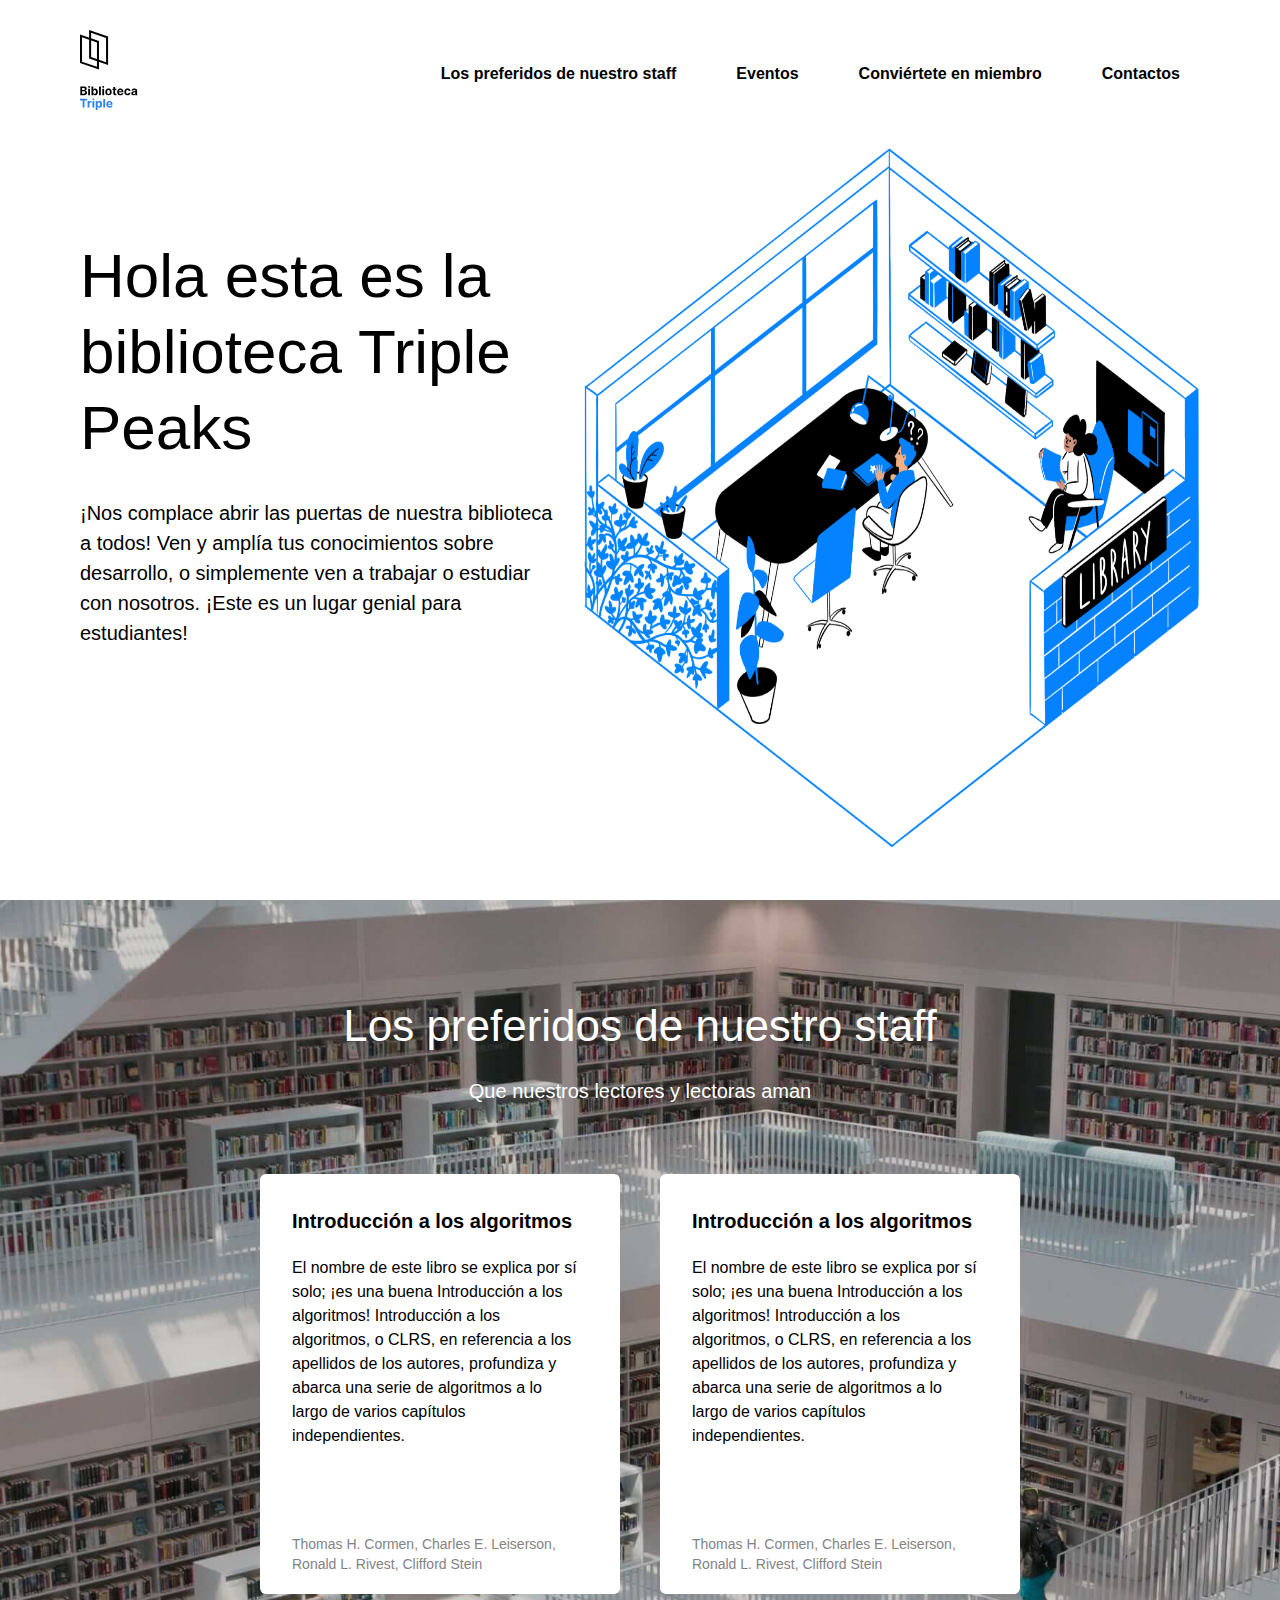
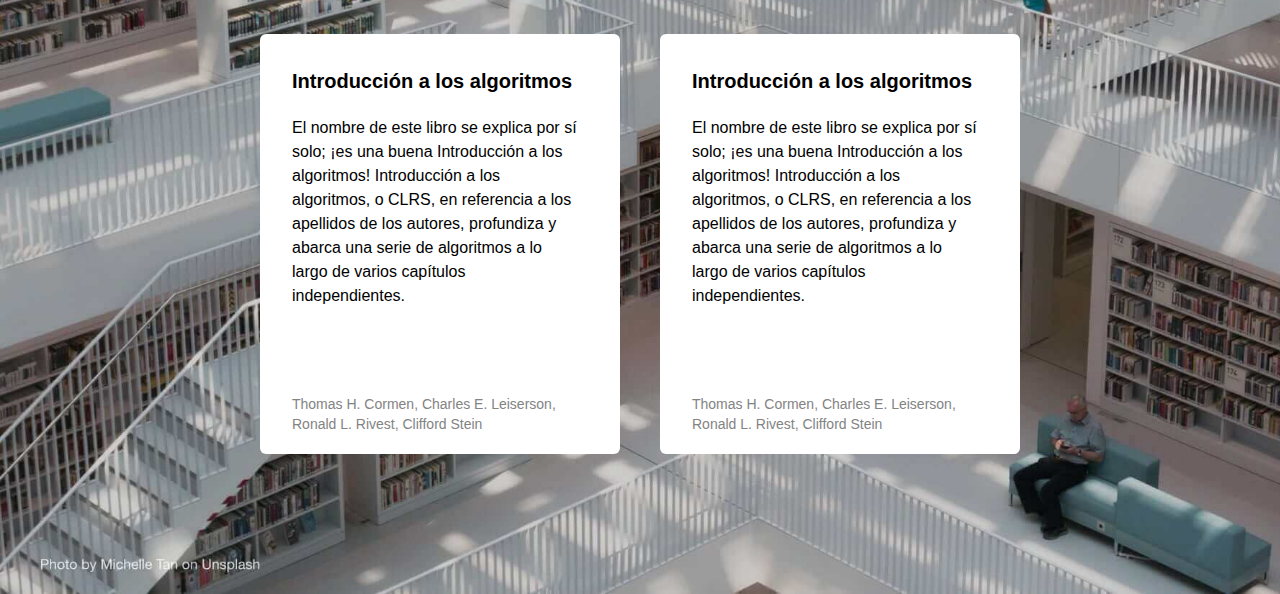
==== index.html @ 52321f50 "Add files via upload" ====
<!DOCTYPE html>
<html lang="es">
  <head>
    <meta charset="UTF-8" />
    <meta name="viewport" content="width=device-width, initial-scale=1.0" />
    <title>Biblioteca Triple Peaks</title>
    <link rel="shortcut icon" href="favicon.ico" />
    <link rel="stylesheet" href="./vendor/normalize.css" />
    <link rel="stylesheet" href="./styles/style.css" />
  </head>

  <body>
    <div class="page-wrapper">
      <div class="page">
        <header class="header">
          <nav class="nav">
            <img
              src="./images/logo.svg"
              alt="Logotipo de la Biblioteca Triple Peaks"
              class="nav__logo"
            />
            <ul class="nav__links">
              <li>
                <a class="nav__link" href="#staff"
                  >Los preferidos de nuestro staff</a
                >
              </li>
              <li>
                <a class="nav__link" href="#events">Eventos</a>
              </li>
              <li>
                <a class="nav__link" href="#membership"
                  >Conviértete en miembro</a
                >
              </li>
              <li>
                <a class="nav__link" href="#contacts">Contactos</a>
              </li>
            </ul>
          </nav>

          <div class="header__content">
            <div>
              <h1 class="header__title">
                Hola esta es la biblioteca Triple Peaks
              </h1>
              <p class="header__description">
                ¡Nos complace abrir las puertas de nuestra biblioteca a todos!
                Ven y amplía tus conocimientos sobre desarrollo, o simplemente
                ven a trabajar o estudiar con nosotros. ¡Este es un lugar genial
                para estudiantes!
              </p>
            </div>

            <img
              class="header__image"
              src="./images/inside_the_library.png"
              alt="Descripción de la imagen"
            />
          </div>
        </header>

        <main class="content">
          <section class="staff" id="staff">
            <h2 class="staff__title">Los preferidos de nuestro staff</h2>
            <p class="staff__subtitle">Que nuestros lectores y lectoras aman</p>
            <ul class="staff__cards">
              <li class="card">
                <div class="card__content">
                  <h3 class="card__title">Introducción a los algoritmos</h3>
                  <p class="card__text">
                    El nombre de este libro se explica por sí solo; ¡es una
                    buena Introducción a los algoritmos! Introducción a los
                    algoritmos, o CLRS, en referencia a los apellidos de los
                    autores, profundiza y abarca una serie de algoritmos a lo
                    largo de varios capítulos independientes.
                  </p>
                  <div class="card__footer">
                    Thomas H. Cormen, Charles E. Leiserson, Ronald L. Rivest,
                    Clifford Stein
                  </div>
                </div>
              </li>

              <li class="card">
                <div class="card__content">
                  <h3 class="card__title">Introducción a los algoritmos</h3>
                  <p class="card__text">
                    El nombre de este libro se explica por sí solo; ¡es una
                    buena Introducción a los algoritmos! Introducción a los
                    algoritmos, o CLRS, en referencia a los apellidos de los
                    autores, profundiza y abarca una serie de algoritmos a lo
                    largo de varios capítulos independientes.
                  </p>
                  <p class="card__footer">
                    Thomas H. Cormen, Charles E. Leiserson, Ronald L. Rivest,
                    Clifford Stein
                  </p>
                </div>
              </li>

              <li class="card">
                <div class="card__content">
                  <h3 class="card__title">Introducción a los algoritmos</h3>
                  <p class="card__text">
                    El nombre de este libro se explica por sí solo; ¡es una
                    buena Introducción a los algoritmos! Introducción a los
                    algoritmos, o CLRS, en referencia a los apellidos de los
                    autores, profundiza y abarca una serie de algoritmos a lo
                    largo de varios capítulos independientes.
                  </p>
                  <p class="card__footer">
                    Thomas H. Cormen, Charles E. Leiserson, Ronald L. Rivest,
                    Clifford Stein
                  </p>
                </div>
              </li>

              <li class="card">
                <div class="card__content">
                  <h3 class="card__title">Introducción a los algoritmos</h3>
                  <p class="card__text">
                    El nombre de este libro se explica por sí solo; ¡es una
                    buena Introducción a los algoritmos! Introducción a los
                    algoritmos, o CLRS, en referencia a los apellidos de los
                    autores, profundiza y abarca una serie de algoritmos a lo
                    largo de varios capítulos independientes.
                  </p>
                  <p class="card__footer">
                    Thomas H. Cormen, Charles E. Leiserson, Ronald L. Rivest,
                    Clifford Stein
                  </p>
                </div>
              </li>
            </ul>
          </section>
        </main>
      </div>
    </div>
  </body>
</html>
---- styles/style.css ----
.page {
  /* Propiedades de la clase page */
  min-width: 1100px;
  max-width: 1600px;
  margin: 0 auto; /* Centra el bloque */
  font-size: 16px; /* Tamaño de fuente */
  line-height: 20px; /* Altura de línea */
  font-family: "Arial", sans-serif; /* Familia tipográfica */
}

.header {
  display: flex;
  flex-direction: column;
  height: 100vh;
  padding: 30px 80px 40px;
  position: relative;
  box-sizing: border-box;
}

.nav {
  display: flex;
  justify-content: space-between;
  align-items: center; /* Alinea los elementos verticalmente en el centro */
}

.nav__logo {
  width: 58px;
  height: 80px;
}

.nav__links {
  /* Restablece los estilos predeterminados de list aquí */
  display: flex;
  column-gap: 20px; /* Espacio horizontal entre los elementos */
  list-style-type: none; /* Elimina las viñetas de los elementos de la lista */
  margin: 8px 0 0;
  padding: 0; /* Elimina el padding predeterminado */
}

.nav__link {
  color: #000000;
  text-decoration: none;
  font-weight: bold;
  padding: 10px 20px; /* Aplica dimensiones a los enlaces */
}

.header__content {
  display: flex;
  flex-direction: row; /* Asegura que los elementos hijos se distribuyan en fila */
  flex-grow: 1; /* Permite que el contenedor crezca para ocupar el espacio disponible */
  justify-content: space-between; /* Cambia 'center' de nuevo a 'space-between' conforme al brief */
}

.header__title {
  font-size: 62px; /* Tamaño de fuente del título */
  font-weight: 500; /* Negritas para el título */
  margin: 0 0 20px; /* Eliminar márgenes superiores e inferiores; agregar margen inferior */
  max-width: 635px;
  line-height: 76px;
  margin-top: 128px; /* Cambia a '0' conforme al brief */
  width: 100%;
}

.header__description {
  font-size: 20px; /* Tamaño de fuente de la descripción */
  line-height: 30px; /* Altura de línea */
  margin: 0; /* Eliminar márgenes predeterminados */
  max-width: 515px;
  margin-top: 32px;
  width: 100%;
}

.header__image {
  width: 100%; /* Establece el ancho como se indica en el brief */
  max-width: 636px; /* Corrige el valor incorrecto */
  /* Puedes agregar estilos adicionales aquí si lo deseas */
}

/* Descomenta la imagen del encabezado */
.header__image img {
  display: block;
  width: 100%;
}

.header__footer {
  margin-top: auto;
  width: 100%;
  display: flex;
  align-items: center;
  justify-content: flex-end;
  box-sizing: border-box;
}

.header__link {
  color: #2f80ed;
  text-decoration: none;
}

.header__address {
  margin: 0;
  color: #838383;
}

.staff {
  background-image: url("../images/staff_picks_background.jpg");
  background-size: cover;
  padding: 100px 0 140px;
}

.staff__title {
  text-align: center;
  font-size: 44px;
  line-height: 52px;
  font-weight: 400;
  margin: 0;
  margin-bottom: 24px;
  color: #ffffff;
}

.staff__subtitle {
  text-align: center;
  font-size: 20px;
  line-height: 30px;
  font-weight: 400;
  margin: 0;
  color: #ffffff;
}

.staff__cards {
  max-width: 760px;
  display: flex;
  gap: 40px;
  flex-wrap: wrap;
  margin: auto;
  margin-top: 68px;
  padding-left: 0;
  list-style-type: none;
  justify-content: center;
  margin-bottom: 0;
}

/* Agrega la regla CSS para tu nueva clase aquí. Asegúrate de colocarlo antes de .card:, los padres deben preceder a sus hijos */

.card {
  background-color: #fff;
  border-radius: 6px;
  padding: 32px 40px 20px 32px;
  box-sizing: border-box;
  width: 360px;
  height: 420px;
}

.card__content {
  width: 100%;
  height: 100%;
  display: flex;
  flex-direction: column;
}

.card__title {
  font-size: 20px;
  line-height: 30px;
  font-weight: 700;
  margin: 0;
}

.card__text {
  margin: 20px 0 0;
  font-size: 16px;
  line-height: 24px;
}

.card__footer {
  margin: 0;
  margin-top: auto;
  font-size: 14px;
  line-height: 20px;
  color: #838383;
}

.custom-class {
  max-width: 760px;
  margin: auto;
}
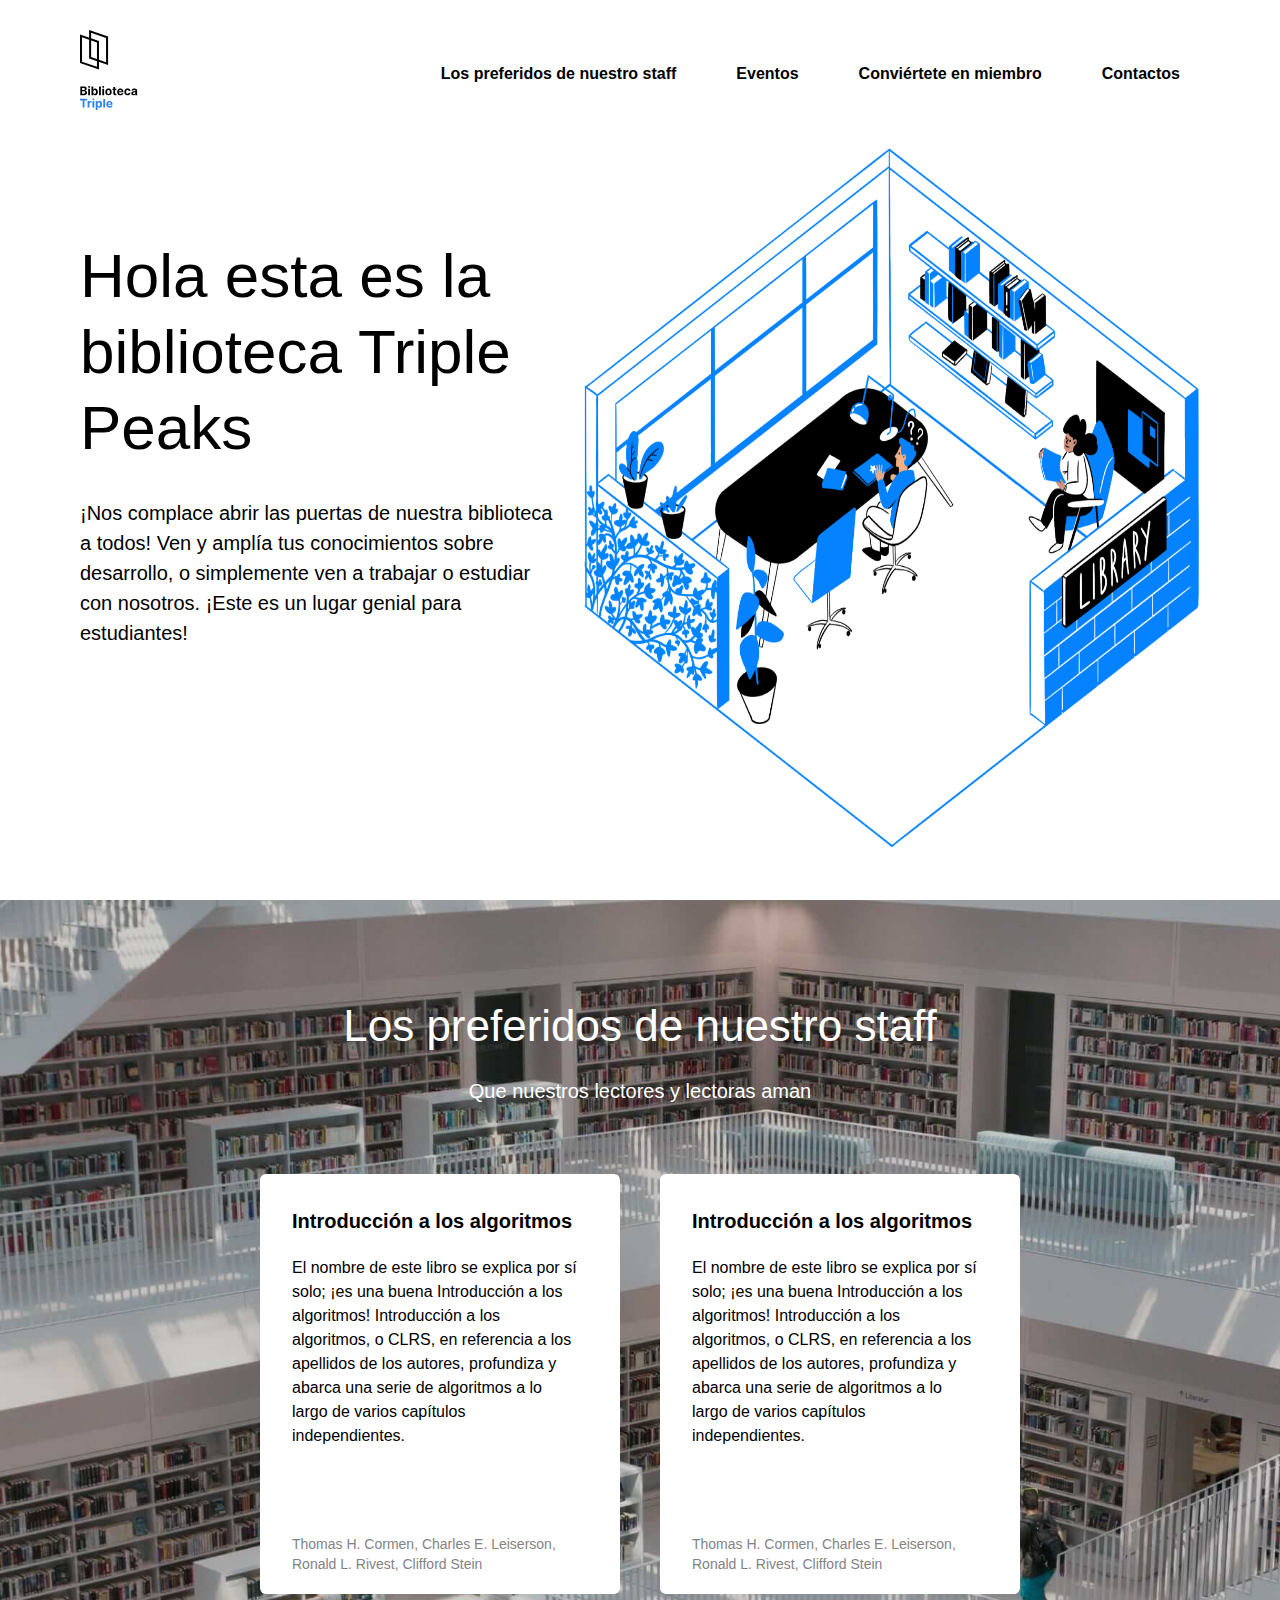
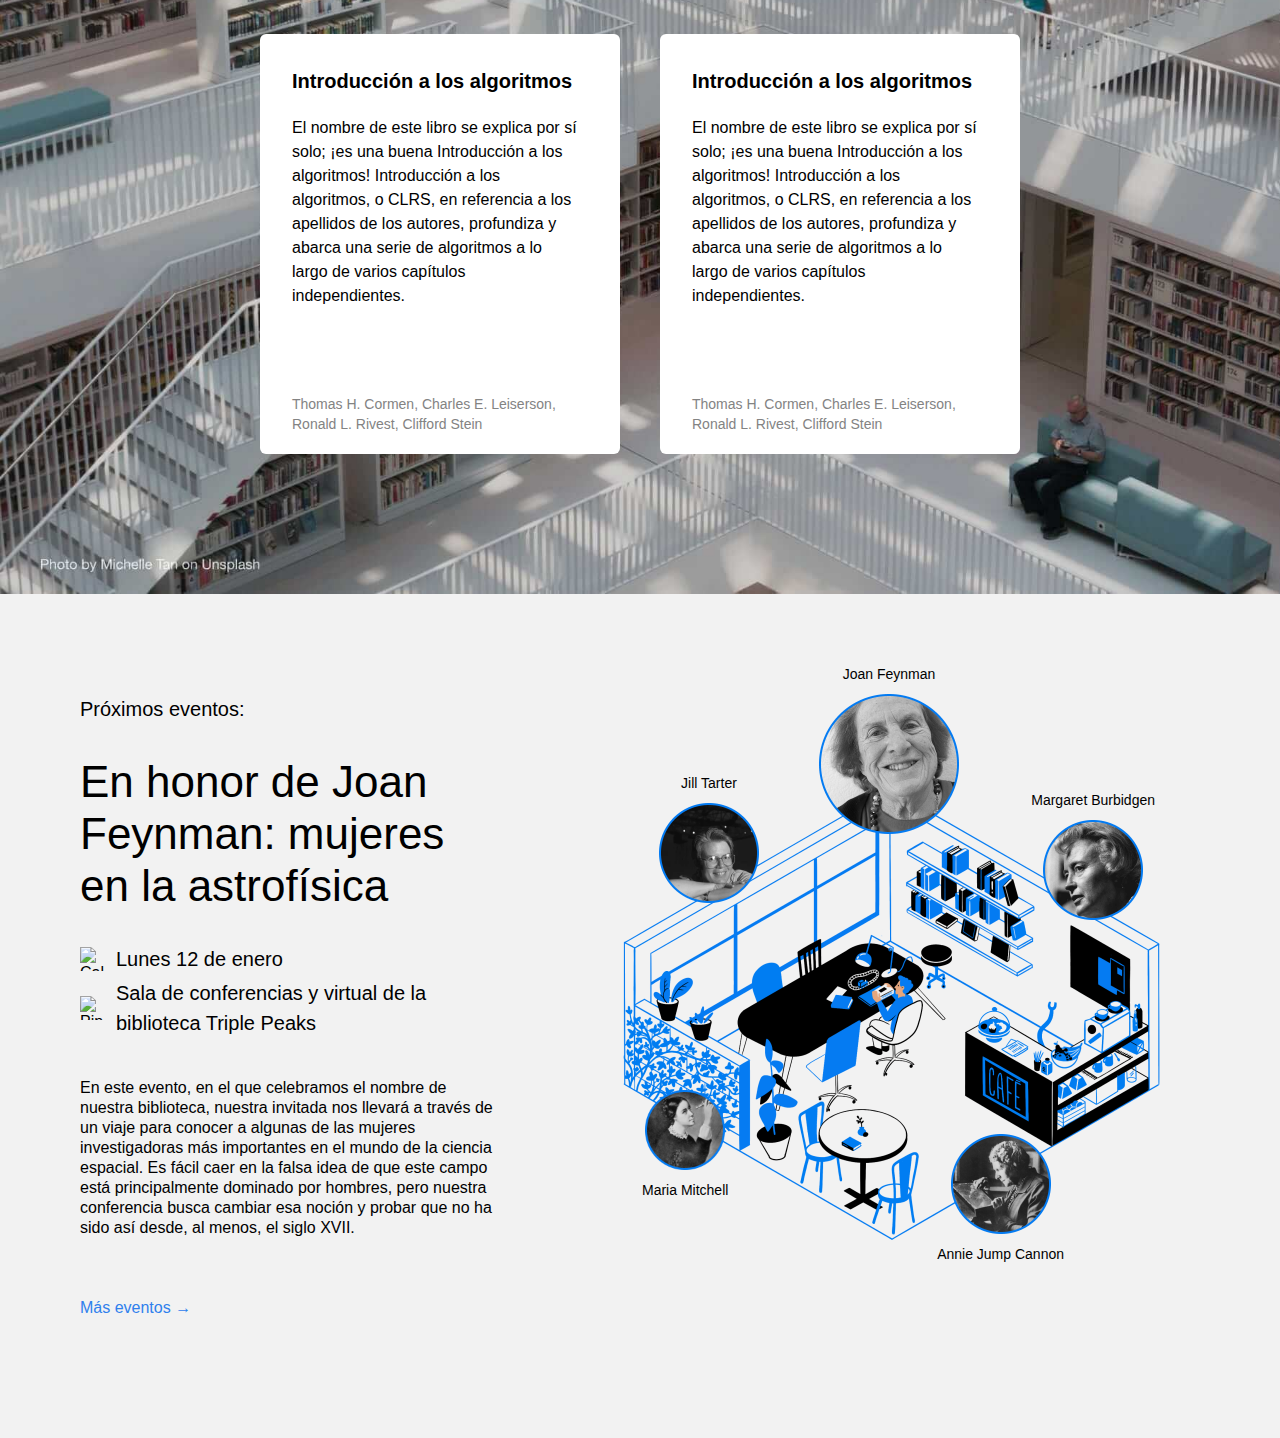
==== commit eaaebf86: "fix platform errors" ====
--- a/index.html
+++ b/index.html
@@ -30,8 +30,7 @@
               </li>
               <li>
                 <a class="nav__link" href="#membership"
-                  >Conviértete en miembro</a
-                >
+                  >Conviértete en miembro</a>
               </li>
               <li>
                 <a class="nav__link" href="#contacts">Contactos</a>
@@ -134,8 +133,81 @@
               </li>
             </ul>
           </section>
+          <section class="events" id="events">
+            <div class="events__content">
+              <h2 class="events__heading">Próximos eventos:</h2>
+              <h3 class="events__title">
+                En honor de Joan Feynman: mujeres en la astrofísica
+              </h3>
+              <div class="event-info events__info-section">
+                <div class="event-info__item">
+                  <img
+                    src="./images/icon_calendar.svg"
+                    alt="Calendar icon"
+                    class="event-info__icon"
+                  />
+                  <p class="event-info__text">Lunes 12 de enero</p>
+                </div>
+                <div class="event-info__item">
+                  <img
+                    src="./images/icon_pin.svg"
+                    alt="Pin icon"
+                    class="event-info__icon"
+                  />
+                  <p class="event-info__text">
+                    Sala de conferencias y virtual de la biblioteca Triple Peaks
+                  </p>
+                </div>
+              </div>
+        
+              <p class="events__description">
+                En este evento, en el que celebramos el nombre de nuestra biblioteca, nuestra
+                invitada nos llevará a través de un viaje para conocer a algunas de las mujeres
+                investigadoras más importantes en el mundo de la ciencia espacial. Es
+                fácil caer en la falsa idea de que este campo está principalmente
+                dominado por hombres, pero nuestra conferencia busca cambiar esa noción y
+                probar que no ha sido así desde, al menos, el siglo
+                XVII.
+              </p>
+        
+              <a href="#" class="events__more">Más eventos &rarr;</a>
+            </div>
+        
+            <div class="events__cover">
+        
+            <img class="events__image" src="cafe.png" alt="cafe.">
+        
+            <div class="person person_name_feynman">
+              <p class="person__caption">Joan Feynman</p>
+              <img src="person_feynman.png" alt="Feynman" class="person__image person__image_size_l">
+            </div>
+        
+            <div class="person person_name_burbidge">
+              <p class="person__caption">Margaret Burbidgen</p>
+              <img src="person_burbidge.png" alt="person_burbidge" class="person__image person__image_size_m">
+            </div>
+        
+            <div class="person person_name_cannon">
+              <img src="person_cannon.png" alt="person_cannon" class="person__image person__image_size_m">
+              <p class="person__caption">Annie Jump Cannon</p>
+            </div>
+        
+            <div class="person person_name_mitchell">
+              <img src="person_mitchell.png" alt="person_mitchell" class="person__image person__image_size_s">
+              <p class="person__caption">Maria Mitchell</p>
+            </div>
+        
+            <div class="person person_name_tarter">
+              <p class="person__caption">Jill Tarter</p>
+              <img src="person_tarter.png" alt="person_tarter" class="person__image person__image_size_m">
+            </div>
+        
+            </div>
+        
+          </section>
         </main>
       </div>
     </div>
   </body>
+  
 </html>
--- a/styles/style.css
+++ b/styles/style.css
@@ -182,3 +182,132 @@
   max-width: 760px;
   margin: auto;
 }
+
+.events {
+  padding: 100px 0 120px 80px;
+  display: flex;
+  align-items: start;
+  justify-content: space-between;
+  box-sizing: border-box;
+  background-color: #f2f2f2;
+}
+
+.events__content {
+  flex-basis: 580px;
+}
+
+.events__heading {
+  font-size: 20px;
+  font-weight: 500;
+  line-height: 30px;
+  margin: 0;
+}
+
+.events__title {
+  font-size: 44px;
+  font-weight: 500;
+  line-height: 52px;
+  margin: 32px 0 0;
+}
+
+.events__info-section {
+  margin-top: 32px;
+}
+
+.event-info__item {
+  display: flex;
+  align-items: center;
+  margin-bottom: 4px;
+  font-weight: 500;
+}
+
+.event-info__icon {
+  background-repeat: no-repeat;
+  background-position: center;
+  margin-right: 12px;
+  width: 24px;
+  height: 24px;
+}
+
+.event-info__text {
+  font-size: 20px;
+  font-weight: 500;
+  line-height: 30px;
+  margin: 0;
+}
+
+.events__description {
+  margin: 40px 0 60px;
+}
+
+.events__more {
+  color: #2f80ed;
+  text-decoration: none;
+}
+
+.events__cover {
+  flex-grow: 1;
+  flex-shrink: 0;
+  flex-basis: 780px;
+  max-width: 780px;
+  position: relative;
+}
+
+.events__image {
+   max-width: 100%;
+}
+
+.person {
+  position: absolute;
+  display: flex;
+  align-items: center;
+  flex-direction: column;
+  gap: 10px;
+}
+
+.person_name_feynman {
+  left: 319px;
+  top: -30px;
+}
+
+.person_name_burbidge {
+  top: 96px;
+  right: 125px;
+}
+
+.person_name_cannon {
+  bottom: 18px;
+  right: 216px;
+}
+
+.person_name_mitchell {
+  bottom: 82px;
+  left: 142px;
+}
+
+.person_name_tarter {
+  top: 79px;
+  left: 159px;
+}
+
+.person__image {
+  max-width: 100%;
+}
+
+.person__image_size_l {
+  width: 140px;
+}
+
+.person__image_size_m {
+  width: 100px;
+}
+
+.person__image_size_s {
+  width: 80px;
+}
+
+.person__caption {
+  text-align: center;
+  font-size: 14px;
+  margin: 0;
+}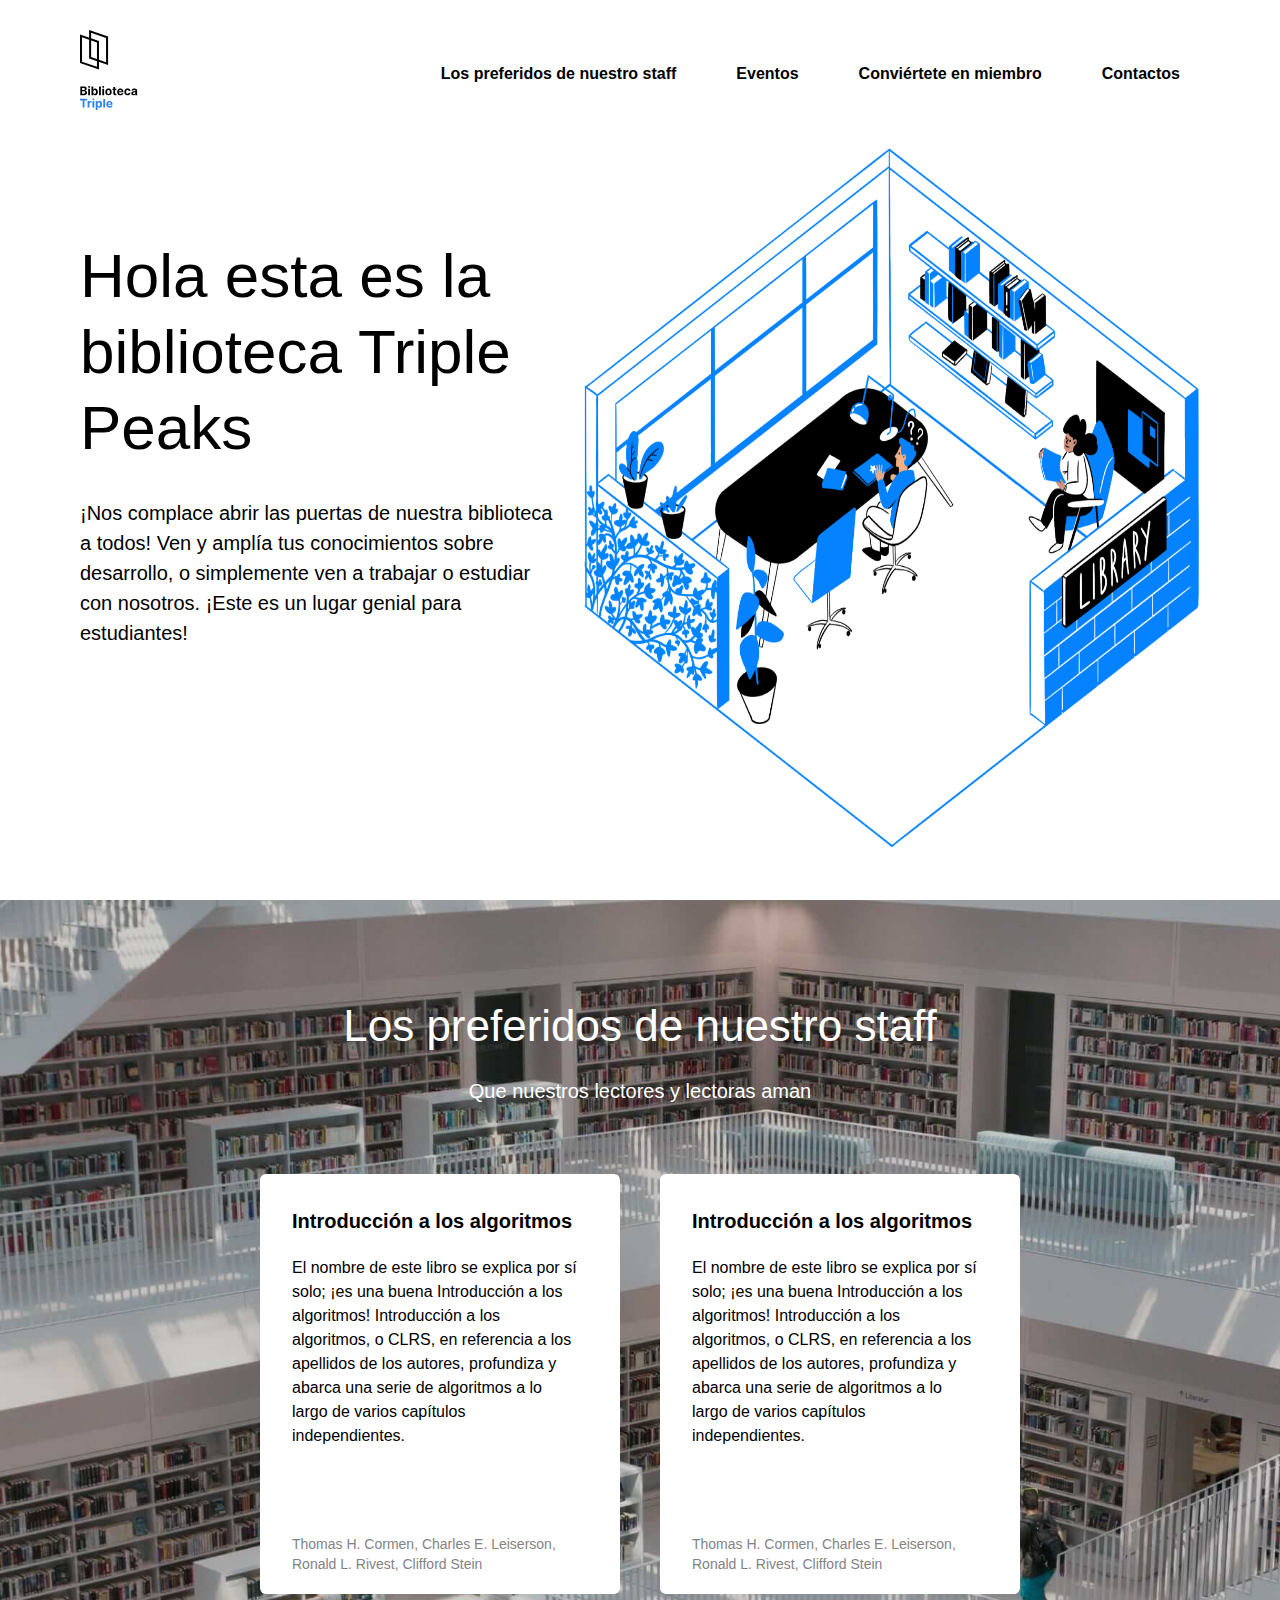
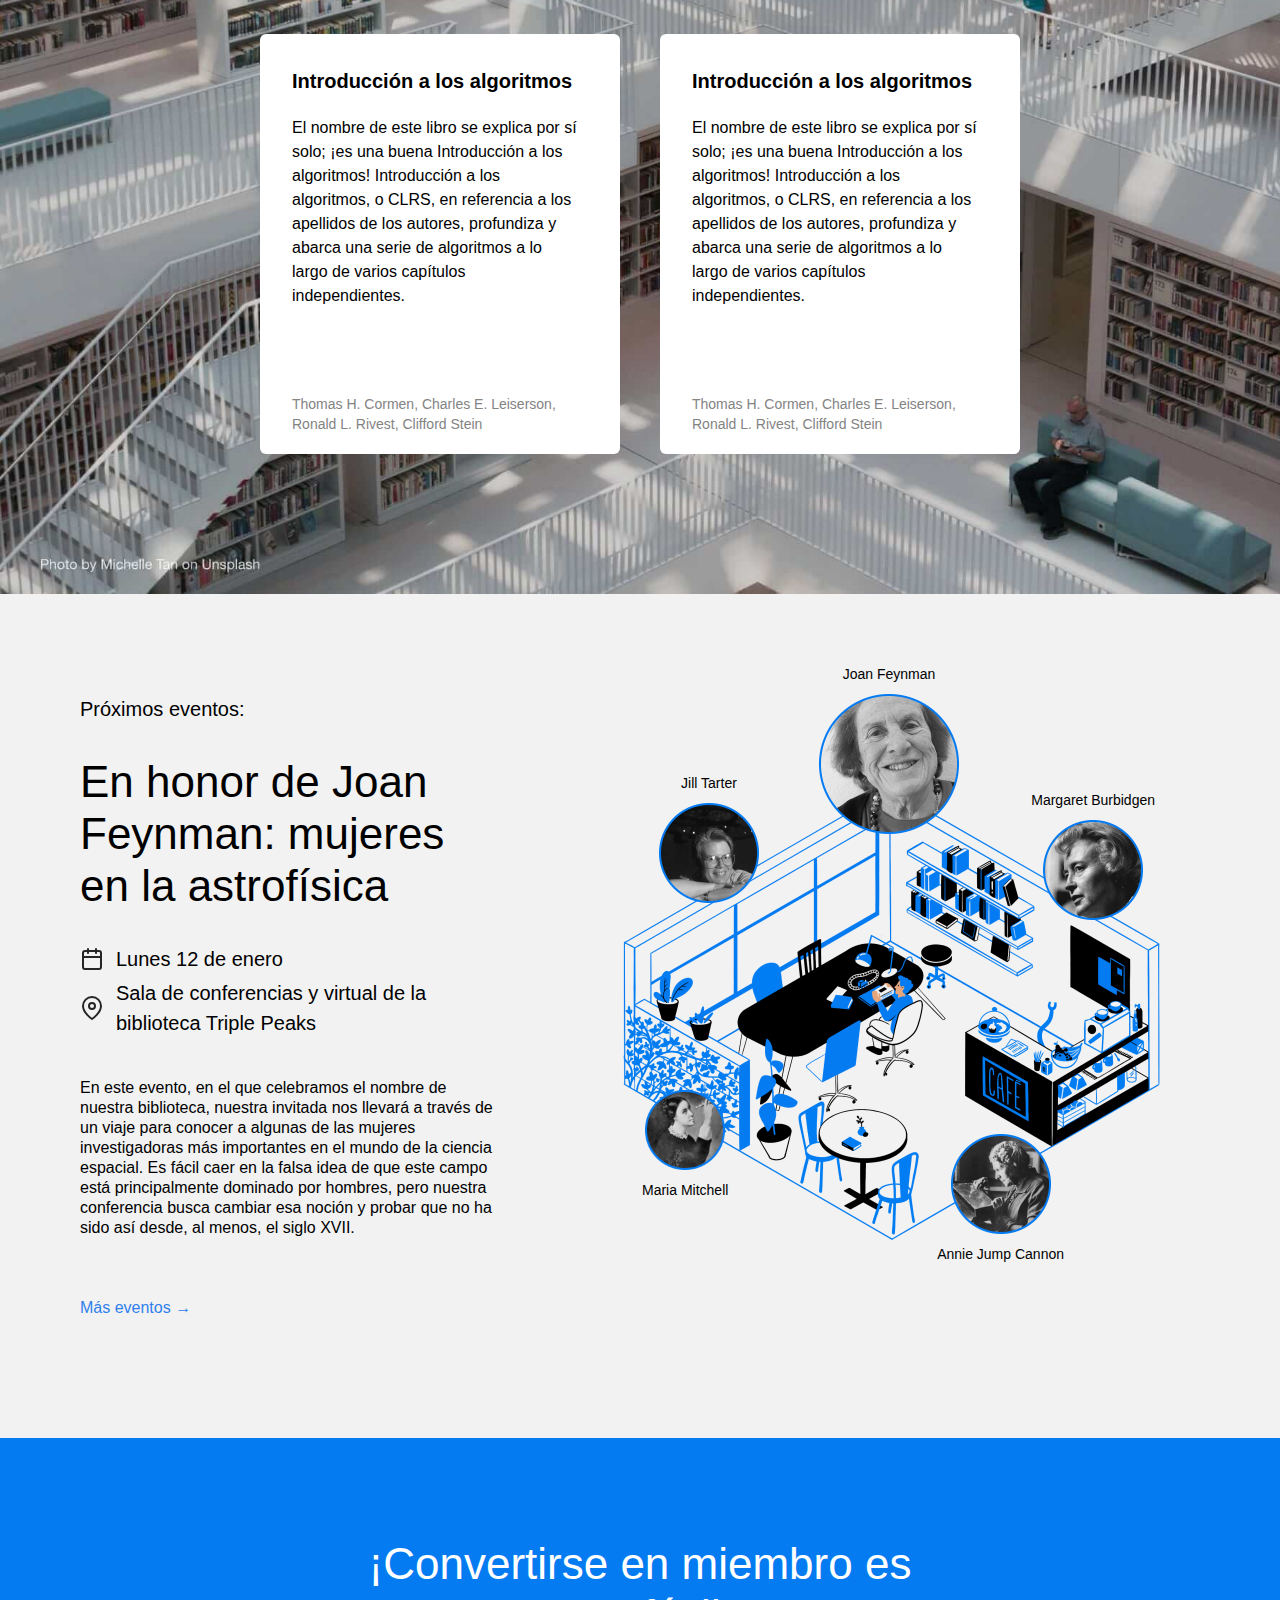
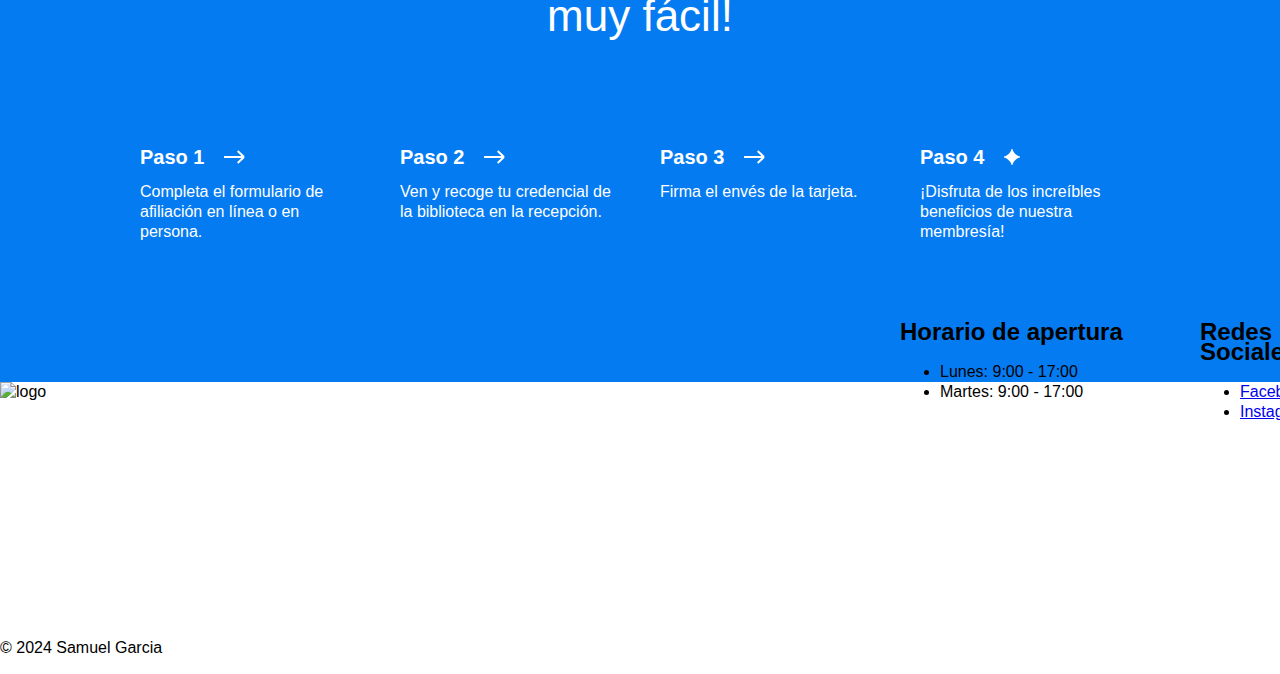
==== commit a6bcadd6: "added images" ====
--- a/index.html
+++ b/index.html
@@ -205,7 +205,97 @@
             </div>
         
           </section>
+          
+          <section class="membership">
+            <h2 class="membership__title">¡Convertirse en miembro es muy fácil!</h2>
+            <ul class="membership__steps">
+              <li class="step">
+                <h3 class="step__title">
+                  Paso 1
+                  <img
+                    src="./images/icon_step_forward.svg"
+                    alt="icon forward"
+                    class="step__icon"
+
+                  />
+                </h3>
+                <p class="step__description">
+                  Completa el formulario de afiliación en línea o en persona.
+                </p>
+              </li>
+              <li class="step">
+                <h3 class="step__title">
+                  Paso 2
+                  <img
+                    src="./images/icon_step_forward.svg"
+                    alt="icon forward"
+                    class="step__icon"
+                  />
+                </h3>
+                <p class="step__description">
+                  Ven y recoge tu credencial de la biblioteca en la recepción.
+                </p>
+              </li>
+              <li class="step">
+                <h3 class="step__title">
+                  Paso 3
+                  <img
+                    src="./images/icon_step_forward.svg"
+                    alt="icon forward"
+                    class="step__icon"
+                  />
+                </h3>
+                <p class="step__description">Firma el envés de la tarjeta.</p>
+              </li>
+              <li class="step">
+                <h3 class="step__title">
+                  Paso 4
+                  <img
+                    src="./images/icon_step_finish.svg"
+                    alt="icon finish"
+                    class="step__icon"
+                  />
+                </h3>
+                <p class="step__description">
+                  ¡Disfruta de los increíbles beneficios de nuestra membresía!
+                </p>
+              </li>
+            </ul>
+          </section>
         </main>
+        <footer class="footer">
+
+          <div class="footer_logo">
+            <img src="logo.svg" alt="logo">
+          </div>
+        
+        <div class="footer__column_content_hours">
+          <h2 class="footer_colum_heading">Horario de apertura</h2>
+          <ul class="footer_list">
+            <li class="footer_list-item">Lunes: 9:00 - 17:00</li>
+            <li class="footer_list-item">Martes: 9:00 - 17:00</li>
+            
+        </ul>
+        </div>
+        <div class="footer__column_content_social">
+          <h2 class="footer_colum_heading">Redes Sociales</h2>
+          <ul class="footer_list">
+
+            <li class="footer__list-item">
+              <a href="#" class="footer_social-icon">Facebook</a>
+          </li>
+
+          <li class="footer_list-item">
+              <a href="#" class="footer_social-icon">Instagram</a>
+          </li>
+            
+        </ul>
+          
+        </div>
+        
+        <p class="footer_copyright">&copy; 2024 Samuel Garcia</p>  
+
+      </footer>
       </div>
     </div>
   </body>
--- a/styles/style.css
+++ b/styles/style.css
@@ -310,4 +310,108 @@
   text-align: center;
   font-size: 14px;
   margin: 0;
+}
+
+.membership {
+  padding: 100px 0 140px;
+  background-color: #057bf2;
+  color: #ffffff;
+}
+
+.membership__title {
+  max-width: 574px;
+  margin: 0 auto;
+  text-align: center;
+  font-size: 44px;
+  font-weight: 500;
+  line-height: 52px;
+}
+
+.membership__steps {
+  display: flex;
+  gap: 40px;
+  list-style-type: none;
+  padding: 0;
+  margin: 100px 0 0;
+  justify-content: center;
+  
+
+  /* Agrega estilos */
+}
+
+.step {
+  flex-basis: 220px;
+}
+
+.step__title {
+  margin: 0;
+  font-size: 20px;
+  line-height: 30px;
+  font-weight: 700;
+  display: flex;
+  align-items: center;
+}
+
+.step__icon {
+  margin-left: 20px;
+}
+
+.step__description {
+  margin: 10px 0 0;
+}
+
+.footer {
+  box-sizing: border-box;
+  left: 80px;
+  right: 80px;
+  top: 60px;
+  bottom: 60px;
+  
+}
+
+.footer__columns {
+  
+}
+
+.footer__column_content_hours {
+  position: relative;
+  left: 900px;
+  bottom: 100px;
+}
+
+.footer__column_content_social {
+  position:relative;
+  flex-direction: column;
+  padding-left: 1200px;
+  bottom: 200px;
+
+}
+
+.footer__logo {
+}
+
+.footer__column-heading {
+}
+
+.footer__list {
+  /* El siguiente código elimina los estilos predeterminados del navegador para las listas */
+  list-style-type: none;
+  padding: 0;
+  margin: 0;
+}
+
+.footer__list-item {
+  
+}
+
+.footer__column-link {
+  color: white;
+  text-decoration: none;
+}
+
+.footer__social-icon {
+
+}
+
+.footer__copyright {
 }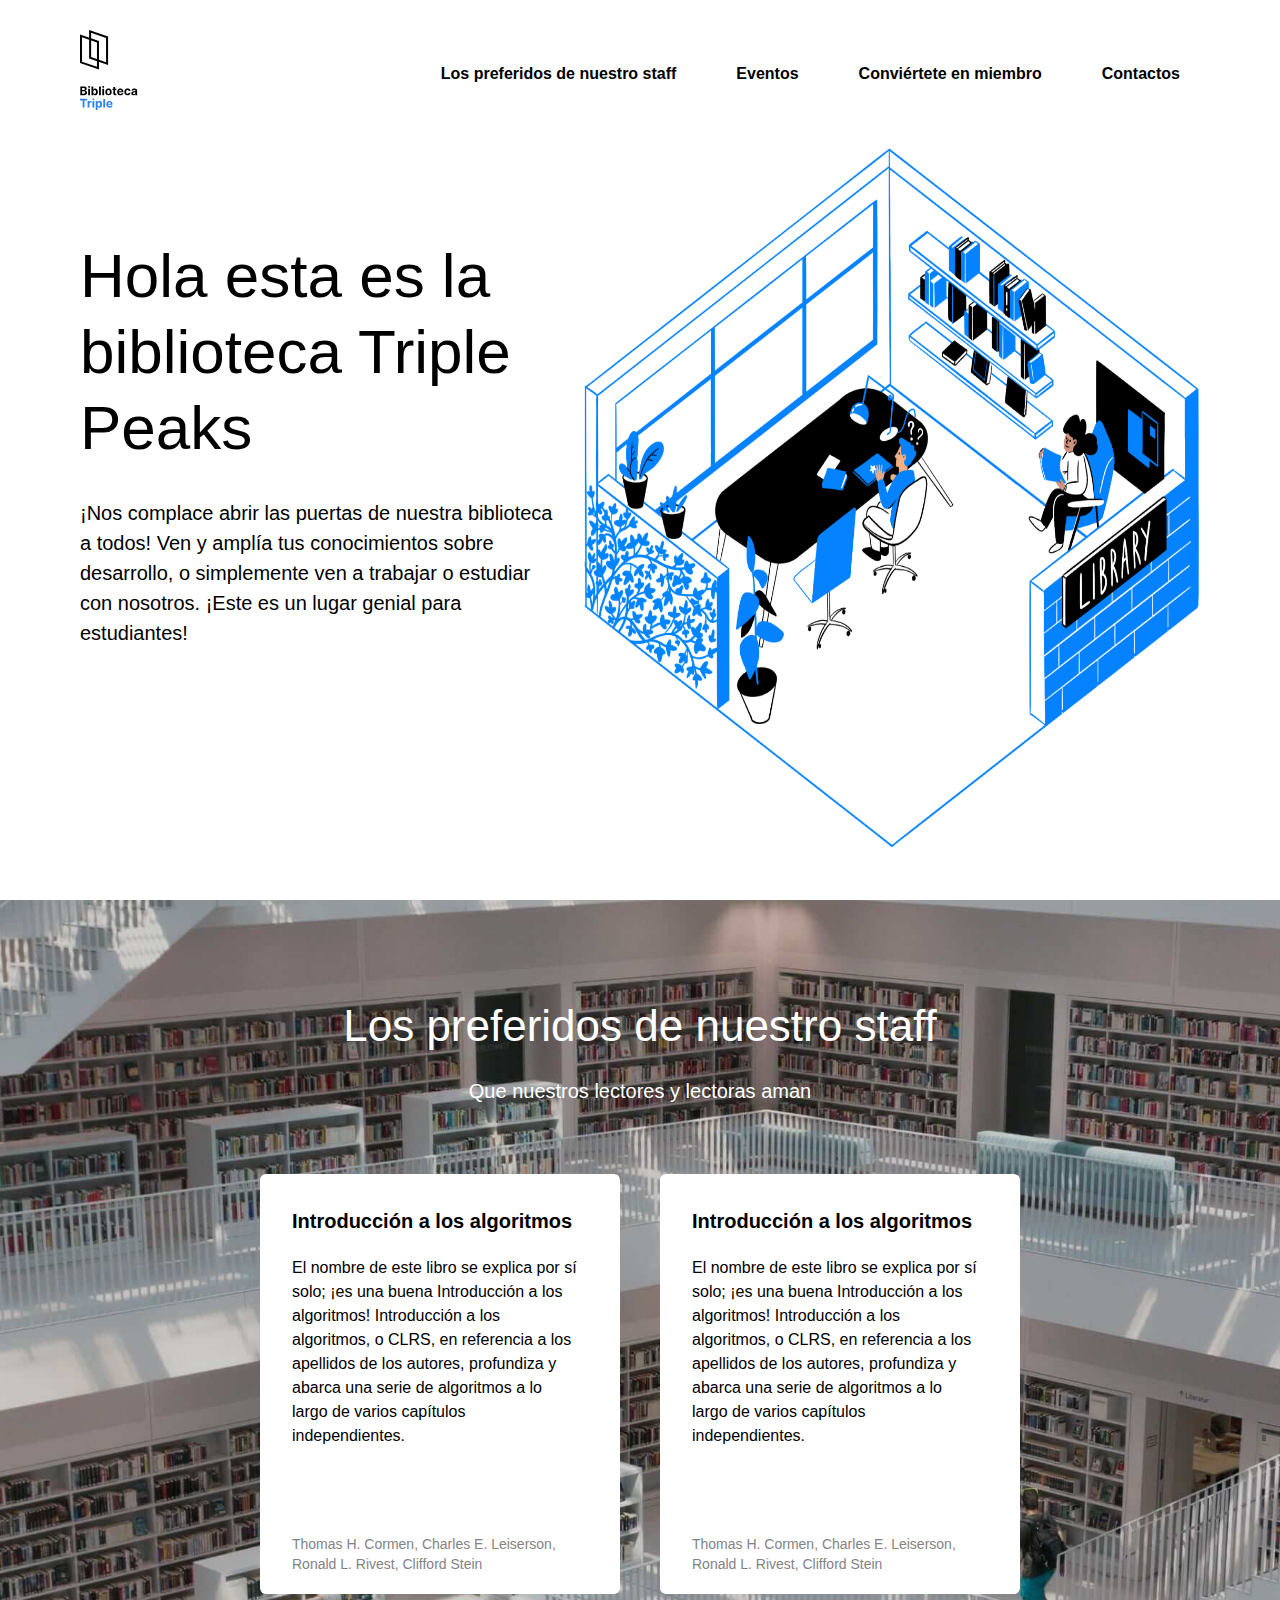
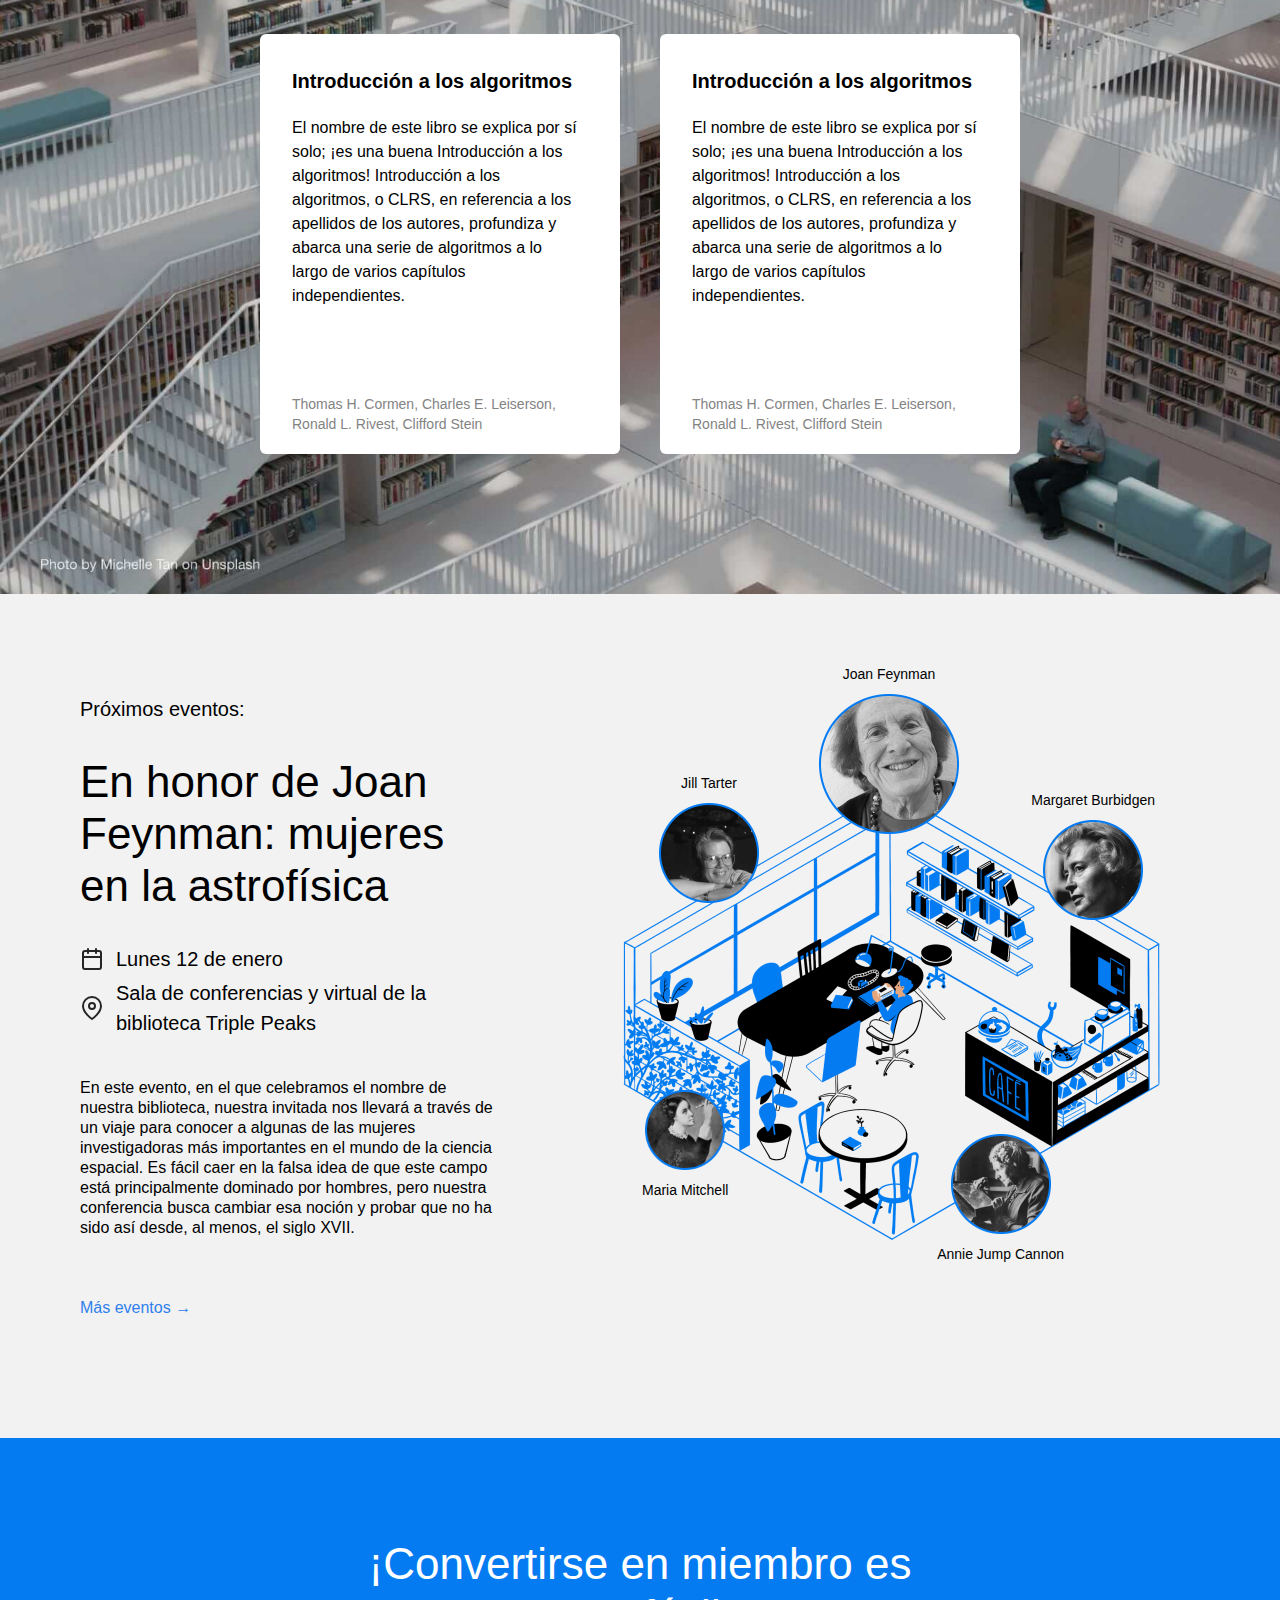
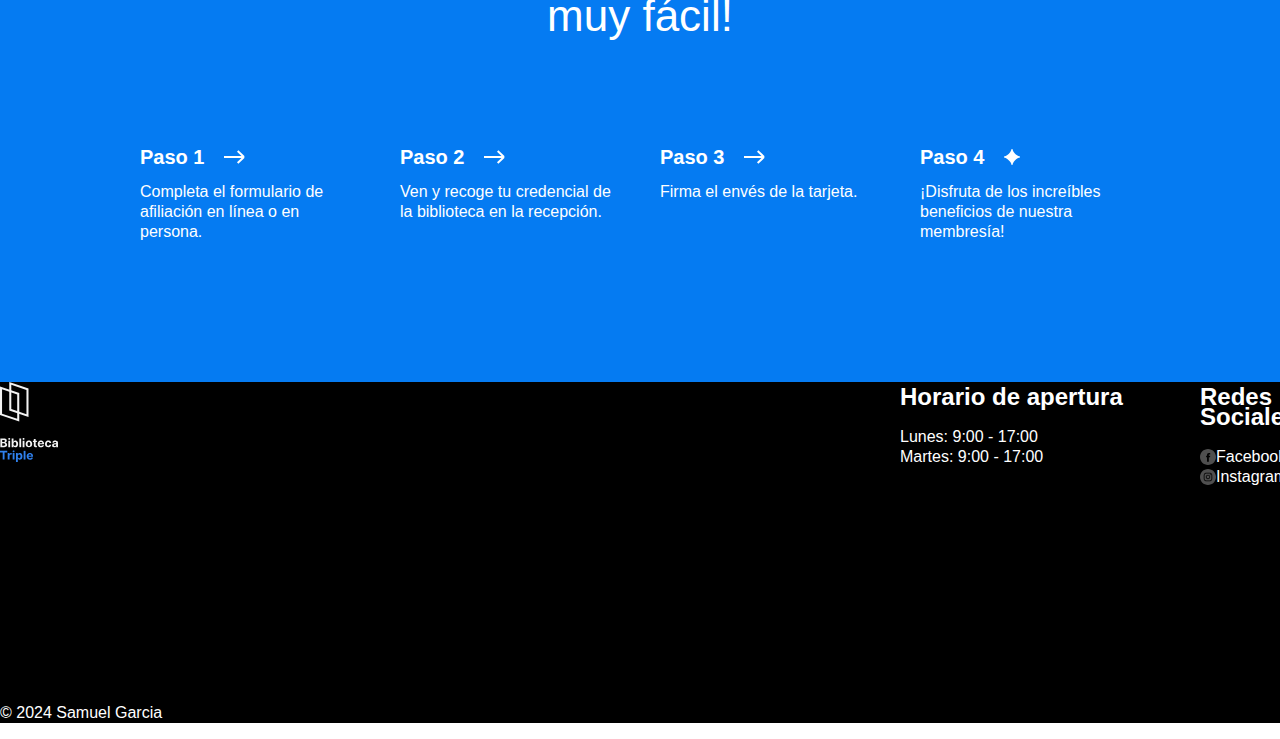
==== commit f5814511: "new changes" ====
--- a/index.html
+++ b/index.html
@@ -175,31 +175,31 @@
         
             <div class="events__cover">
         
-            <img class="events__image" src="cafe.png" alt="cafe.">
+            <img class="events__image" src="web_project_3/cafe.png" alt="cafe.">
         
             <div class="person person_name_feynman">
               <p class="person__caption">Joan Feynman</p>
-              <img src="person_feynman.png" alt="Feynman" class="person__image person__image_size_l">
+              <img src="web_project_3/person_feynman.png" alt="Feynman" class="person__image person__image_size_l">
             </div>
         
             <div class="person person_name_burbidge">
               <p class="person__caption">Margaret Burbidgen</p>
-              <img src="person_burbidge.png" alt="person_burbidge" class="person__image person__image_size_m">
+              <img src="web_project_3/person_burbidge.png" alt="person_burbidge" class="person__image person__image_size_m">
             </div>
         
             <div class="person person_name_cannon">
-              <img src="person_cannon.png" alt="person_cannon" class="person__image person__image_size_m">
+              <img src="web_project_3/person_cannon.png" alt="person_cannon" class="person__image person__image_size_m">
               <p class="person__caption">Annie Jump Cannon</p>
             </div>
         
             <div class="person person_name_mitchell">
-              <img src="person_mitchell.png" alt="person_mitchell" class="person__image person__image_size_s">
+              <img src="web_project_3/person_mitchell.png" alt="person_mitchell" class="person__image person__image_size_s">
               <p class="person__caption">Maria Mitchell</p>
             </div>
         
             <div class="person person_name_tarter">
               <p class="person__caption">Jill Tarter</p>
-              <img src="person_tarter.png" alt="person_tarter" class="person__image person__image_size_m">
+              <img src="web_project_3/person_tarter.png" alt="person_tarter" class="person__image person__image_size_m">
             </div>
         
             </div>
@@ -264,36 +264,36 @@
           </section>
         </main>
         <footer class="footer">
-
-          <div class="footer_logo">
-            <img src="logo.svg" alt="logo">
+      <div class="footer__columns">
+          <div class="footer__column">
+            <img class="footer__logo" src="web_project_3/logo_white.svg" alt="logo">
           </div>
         
-        <div class="footer__column_content_hours">
-          <h2 class="footer_colum_heading">Horario de apertura</h2>
-          <ul class="footer_list">
-            <li class="footer_list-item">Lunes: 9:00 - 17:00</li>
-            <li class="footer_list-item">Martes: 9:00 - 17:00</li>
+        <div class="footer__column_content_hours footer__column">
+          <h2 class="footer__column-heading">Horario de apertura</h2>
+          <ul class="footer__list">
+            <li class="footer__list-item">Lunes: 9:00 - 17:00</li>
+            <li class="footer__list-item">Martes: 9:00 - 17:00</li>
             
         </ul>
         </div>
-        <div class="footer__column_content_social">
-          <h2 class="footer_colum_heading">Redes Sociales</h2>
-          <ul class="footer_list">
+        <div class="footer__column_content_social footer__column">
+          <h2 class="footer__colum-heading">Redes Sociales</h2>
+          <ul class="footer__list">
 
             <li class="footer__list-item">
-              <a href="#" class="footer_social-icon">Facebook</a>
+              <img src="web_project_3/facebook_white.svg" class="footer__column-link">Facebook</=>
           </li>
 
-          <li class="footer_list-item">
-              <a href="#" class="footer_social-icon">Instagram</a>
+          <li class="footer__list-item">
+              <img src="web_project_3/instagram_white.svg" class="footer__column-link">Instagram</=>
           </li>
             
         </ul>
           
         </div>
-        
-        <p class="footer_copyright">&copy; 2024 Samuel Garcia</p>  
+      </div>
+        <p class="footer__copyright">&copy; 2024 Samuel Garcia</p>  
 
       </footer>
       </div>
--- a/styles/style.css
+++ b/styles/style.css
@@ -366,17 +366,18 @@
   right: 80px;
   top: 60px;
   bottom: 60px;
-  
+  background-color: #000000;
 }
 
 .footer__columns {
-  
+    
 }
 
 .footer__column_content_hours {
   position: relative;
   left: 900px;
   bottom: 100px;
+  color: #fff;
 }
 
 .footer__column_content_social {
@@ -384,7 +385,7 @@
   flex-direction: column;
   padding-left: 1200px;
   bottom: 200px;
-
+  color: #fff;
 }
 
 .footer__logo {
@@ -394,14 +395,15 @@
 }
 
 .footer__list {
-  /* El siguiente código elimina los estilos predeterminados del navegador para las listas */
   list-style-type: none;
   padding: 0;
   margin: 0;
 }
 
 .footer__list-item {
+  display: flex;
   
+  color: #fff;
 }
 
 .footer__column-link {
@@ -410,8 +412,10 @@
 }
 
 .footer__social-icon {
-
-}
-
+  
+
+}
 .footer__copyright {
+  color: #fff;
+
 }